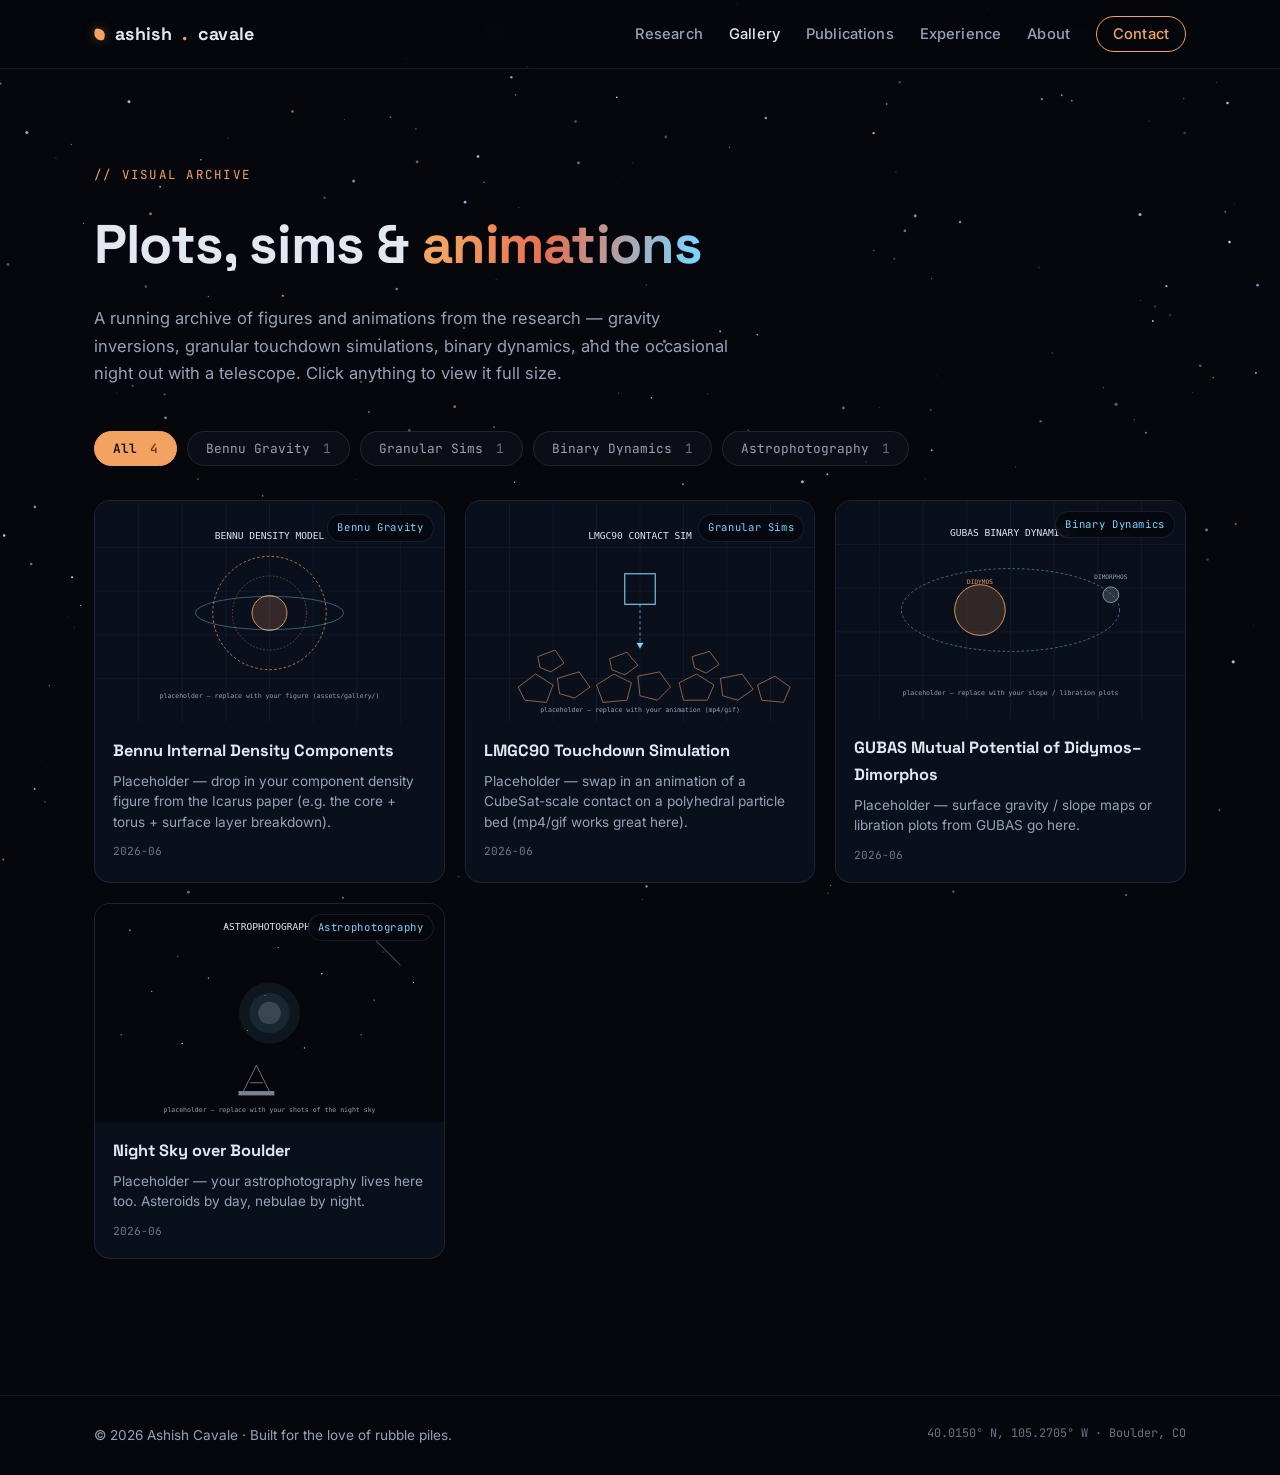
==== gallery.html @ 81cc570c "Initial commit: asteroid research website Dark space-themed personal site: procedural rotating rubbl" ====
<!DOCTYPE html>
<html lang="en">
<head>
  <meta charset="UTF-8">
  <meta name="viewport" content="width=device-width, initial-scale=1.0">
  <title>Gallery · Ashish Cavale</title>
  <meta name="description" content="Plots, simulations, and animations from Ashish Cavale's asteroid research — Bennu gravity inversion, LMGC90 granular simulations, binary asteroid dynamics, and astrophotography.">
  <link rel="icon" type="image/svg+xml" href="assets/favicon.svg">
  <link rel="preconnect" href="https://fonts.googleapis.com">
  <link rel="preconnect" href="https://fonts.gstatic.com" crossorigin>
  <link href="https://fonts.googleapis.com/css2?family=Space+Grotesk:wght@400;500;600;700&family=Inter:wght@400;500;600&family=JetBrains+Mono:wght@400;500&display=swap" rel="stylesheet">
  <link rel="stylesheet" href="css/style.css">
</head>
<body>
  <canvas id="starfield" aria-hidden="true"></canvas>

  <header class="site-header">
    <nav class="nav container">
      <a class="brand" href="index.html"><span class="brand-mark"></span>ashish<span class="brand-dot">.</span>cavale</a>
      <button class="nav-toggle" id="nav-toggle" aria-label="Toggle navigation" aria-expanded="false">
        <span></span><span></span><span></span>
      </button>
      <ul class="nav-links" id="nav-links">
        <li><a href="index.html#research">Research</a></li>
        <li><a href="gallery.html" aria-current="page">Gallery</a></li>
        <li><a href="index.html#publications">Publications</a></li>
        <li><a href="index.html#experience">Experience</a></li>
        <li><a href="index.html#about">About</a></li>
        <li><a class="nav-cta" href="index.html#contact">Contact</a></li>
      </ul>
    </nav>
  </header>

  <main>
    <section class="section container gallery-page">
      <p class="kicker">// VISUAL ARCHIVE</p>
      <h1 class="page-title">Plots, sims &amp; <span class="gradient-text">animations</span></h1>
      <p class="section-lede">
        A running archive of figures and animations from the research — gravity inversions,
        granular touchdown simulations, binary dynamics, and the occasional night out with a
        telescope. Click anything to view it full size.
      </p>

      <div class="filter-bar" id="filter-bar" role="toolbar" aria-label="Filter gallery by category">
        <!-- Filter chips populated from data/gallery-data.js -->
      </div>

      <div class="gallery-grid" id="gallery-grid">
        <!-- Cards populated from data/gallery-data.js -->
      </div>

      <p class="gallery-empty" id="gallery-empty" hidden>Nothing in this category yet — check back soon.</p>
    </section>
  </main>

  <!-- Lightbox -->
  <div class="lightbox" id="lightbox" hidden>
    <button class="lb-close" id="lb-close" aria-label="Close">✕</button>
    <button class="lb-prev" id="lb-prev" aria-label="Previous">‹</button>
    <figure class="lb-figure">
      <div class="lb-media" id="lb-media"></div>
      <figcaption>
        <h3 id="lb-title"></h3>
        <p id="lb-caption"></p>
        <p class="lb-meta" id="lb-meta"></p>
      </figcaption>
    </figure>
    <button class="lb-next" id="lb-next" aria-label="Next">›</button>
  </div>

  <footer class="site-footer">
    <div class="container footer-inner">
      <p>© <span id="year"></span> Ashish Cavale · Built for the love of rubble piles.</p>
      <p class="footer-coords">40.0150° N, 105.2705° W · Boulder, CO</p>
    </div>
  </footer>

  <script src="data/gallery-data.js"></script>
  <script src="js/starfield.js"></script>
  <script src="js/main.js"></script>
</body>
</html>
---- css/style.css ----
/* ==========================================================================
   Ashish Cavale · Asteroid Research — dark space theme
   Tweak the whole site's look from the variables below.
   ========================================================================== */

:root {
  --bg: #05070d;
  --bg-raised: #0a0f1c;
  --panel: rgba(148, 163, 184, 0.05);
  --line: rgba(148, 163, 184, 0.14);
  --text: #e2e8f0;
  --muted: #94a3b8;
  --accent: #f4a261;        /* regolith amber */
  --accent-soft: rgba(244, 162, 97, 0.14);
  --accent-2: #7dd3fc;      /* ice blue */
  --accent-2-soft: rgba(125, 211, 252, 0.12);
  --glow: rgba(244, 162, 97, 0.35);
  --font-display: "Space Grotesk", system-ui, sans-serif;
  --font-body: "Inter", system-ui, sans-serif;
  --font-mono: "JetBrains Mono", ui-monospace, monospace;
  --radius: 16px;
  --maxw: 1140px;
}

* { margin: 0; padding: 0; box-sizing: border-box; }

html { scroll-behavior: smooth; scroll-padding-top: 90px; }

body {
  background: var(--bg);
  color: var(--text);
  font-family: var(--font-body);
  font-size: 16.5px;
  line-height: 1.65;
  overflow-x: hidden;
}

::selection { background: var(--accent); color: #1a0f05; }

a { color: var(--accent-2); text-decoration: none; }
a:hover { text-decoration: underline; text-underline-offset: 3px; }

img, video { max-width: 100%; display: block; }

.container { max-width: var(--maxw); margin: 0 auto; padding: 0 24px; }

/* ---------- starfield canvas ---------- */
#starfield {
  position: fixed;
  inset: 0;
  z-index: -1;
  display: block;
}

/* ---------- header / nav ---------- */
.site-header {
  position: sticky;
  top: 0;
  z-index: 50;
  backdrop-filter: blur(14px);
  -webkit-backdrop-filter: blur(14px);
  background: rgba(5, 7, 13, 0.72);
  border-bottom: 1px solid var(--line);
}

.nav {
  display: flex;
  align-items: center;
  justify-content: space-between;
  height: 68px;
}

.brand {
  font-family: var(--font-display);
  font-weight: 700;
  font-size: 1.12rem;
  letter-spacing: 0.02em;
  color: var(--text);
  display: flex;
  align-items: center;
  gap: 10px;
}
.brand:hover { text-decoration: none; color: var(--accent); }
.brand-dot { color: var(--accent); }
.brand-mark {
  width: 11px; height: 11px;
  background: var(--accent);
  border-radius: 3px 8px 5px 9px;   /* lumpy, like a proper asteroid */
  box-shadow: 0 0 12px var(--glow);
  transform: rotate(12deg);
}

.nav-links {
  display: flex;
  align-items: center;
  gap: 26px;
  list-style: none;
}
.nav-links a {
  color: var(--muted);
  font-size: 0.92rem;
  font-weight: 500;
  letter-spacing: 0.01em;
}
.nav-links a:hover, .nav-links a[aria-current="page"] { color: var(--text); text-decoration: none; }
.nav-cta {
  padding: 8px 16px;
  border: 1px solid var(--accent);
  border-radius: 999px;
  color: var(--accent) !important;
}
.nav-cta:hover { background: var(--accent-soft); }

.nav-toggle { display: none; }

/* ---------- buttons / tags / kickers ---------- */
.btn {
  display: inline-block;
  padding: 12px 22px;
  border-radius: 999px;
  font-family: var(--font-display);
  font-weight: 600;
  font-size: 0.95rem;
  letter-spacing: 0.01em;
  transition: transform 0.18s ease, box-shadow 0.18s ease, background 0.18s ease;
}
.btn:hover { text-decoration: none; transform: translateY(-2px); }
.btn-primary {
  background: linear-gradient(135deg, var(--accent), #e76f51);
  color: #160b03;
  box-shadow: 0 4px 24px var(--glow);
}
.btn-primary:hover { box-shadow: 0 6px 32px var(--glow); }
.btn-ghost {
  border: 1px solid var(--line);
  color: var(--text);
  background: var(--panel);
}
.btn-ghost:hover { border-color: var(--accent); color: var(--accent); }

.kicker {
  font-family: var(--font-mono);
  font-size: 0.78rem;
  letter-spacing: 0.18em;
  color: var(--accent);
  text-transform: uppercase;
  margin-bottom: 14px;
}

.tag {
  font-family: var(--font-mono);
  font-size: 0.74rem;
  padding: 5px 12px;
  border-radius: 999px;
  border: 1px solid var(--line);
  color: var(--muted);
  background: var(--panel);
}

.gradient-text {
  background: linear-gradient(100deg, var(--accent) 10%, #e76f51 45%, var(--accent-2) 95%);
  -webkit-background-clip: text;
  background-clip: text;
  color: transparent;
}

/* ---------- hero ---------- */
.hero {
  display: grid;
  grid-template-columns: minmax(0, 1.05fr) minmax(0, 0.95fr);
  align-items: center;
  gap: 40px;
  min-height: calc(100vh - 68px);
  padding-top: 40px;
  padding-bottom: 40px;
}

.hero h1 {
  font-family: var(--font-display);
  font-size: clamp(2.4rem, 5.4vw, 4.1rem);
  line-height: 1.06;
  letter-spacing: -0.02em;
  margin-bottom: 22px;
}

.hero-sub {
  color: var(--muted);
  font-size: 1.06rem;
  max-width: 56ch;
  margin-bottom: 24px;
}
.hero-sub strong { color: var(--text); }

.hero-tags { display: flex; flex-wrap: wrap; gap: 9px; margin-bottom: 30px; }

.hero-actions { display: flex; flex-wrap: wrap; gap: 14px; }

.hero-visual { position: relative; display: flex; flex-direction: column; align-items: center; }
#asteroid-canvas {
  width: 100%;
  max-width: 520px;
  aspect-ratio: 1;
  display: block;
}
.visual-caption {
  font-family: var(--font-mono);
  font-size: 0.72rem;
  color: var(--muted);
  opacity: 0.75;
  margin-top: -8px;
}

/* ---------- sections ---------- */
.section { padding: 96px 24px; }

.section h2, .page-title {
  font-family: var(--font-display);
  font-size: clamp(1.8rem, 3.6vw, 2.6rem);
  letter-spacing: -0.015em;
  margin-bottom: 16px;
}

.page-title { font-size: clamp(2.2rem, 5vw, 3.4rem); }

.section-lede { color: var(--muted); max-width: 64ch; margin-bottom: 44px; }

.section-head {
  display: flex;
  align-items: center;
  justify-content: space-between;
  flex-wrap: wrap;
  gap: 16px;
  margin-bottom: 36px;
}
.section-head h2 { margin-bottom: 0; }

/* ---------- research cards ---------- */
.card-grid {
  display: grid;
  grid-template-columns: repeat(auto-fit, minmax(300px, 1fr));
  gap: 22px;
}

.card {
  position: relative;
  background: linear-gradient(180deg, rgba(148, 163, 184, 0.07), rgba(148, 163, 184, 0.02));
  border: 1px solid var(--line);
  border-radius: var(--radius);
  padding: 30px 28px;
  transition: transform 0.25s ease, border-color 0.25s ease, box-shadow 0.25s ease;
}
.card:hover {
  transform: translateY(-6px);
  border-color: rgba(244, 162, 97, 0.45);
  box-shadow: 0 18px 50px rgba(0, 0, 0, 0.5), 0 0 40px rgba(244, 162, 97, 0.07);
}

.card-icon {
  font-size: 1.6rem;
  color: var(--accent);
  margin-bottom: 14px;
  text-shadow: 0 0 18px var(--glow);
}

.card h3 {
  font-family: var(--font-display);
  font-size: 1.32rem;
  margin: 12px 0 12px;
}

.card p { color: var(--muted); font-size: 0.96rem; margin-bottom: 12px; }
.card p strong { color: var(--text); }

.card-tags { display: flex; flex-wrap: wrap; gap: 8px; margin-top: 16px; }
.card-tags span {
  font-family: var(--font-mono);
  font-size: 0.69rem;
  color: var(--accent-2);
  background: var(--accent-2-soft);
  border-radius: 999px;
  padding: 4px 10px;
}

.status {
  font-family: var(--font-mono);
  font-size: 0.7rem;
  letter-spacing: 0.08em;
  text-transform: uppercase;
  padding: 4px 11px;
  border-radius: 999px;
}
.status-review { background: var(--accent-soft); color: var(--accent); }
.status-active { background: rgba(74, 222, 128, 0.12); color: #4ade80; }
.status-future { background: var(--accent-2-soft); color: var(--accent-2); }

/* ---------- featured strip (homepage) ---------- */
.featured-grid {
  display: grid;
  grid-template-columns: repeat(auto-fit, minmax(250px, 1fr));
  gap: 18px;
}

/* ---------- gallery ---------- */
.filter-bar { display: flex; flex-wrap: wrap; gap: 10px; margin-bottom: 34px; }

.filter-chip {
  font-family: var(--font-mono);
  font-size: 0.8rem;
  padding: 8px 18px;
  border-radius: 999px;
  border: 1px solid var(--line);
  background: var(--panel);
  color: var(--muted);
  cursor: pointer;
  transition: all 0.18s ease;
}
.filter-chip:hover { border-color: var(--accent); color: var(--accent); }
.filter-chip.active {
  background: var(--accent);
  border-color: var(--accent);
  color: #160b03;
  font-weight: 600;
}
.filter-chip .count { opacity: 0.65; margin-left: 5px; }

.gallery-grid {
  display: grid;
  grid-template-columns: repeat(auto-fill, minmax(290px, 1fr));
  gap: 20px;
}

.g-card {
  background: var(--bg-raised);
  border: 1px solid var(--line);
  border-radius: var(--radius);
  overflow: hidden;
  cursor: pointer;
  transition: transform 0.22s ease, border-color 0.22s ease, box-shadow 0.22s ease;
  text-align: left;
  padding: 0;
  color: inherit;
  font: inherit;
}
.g-card:hover {
  transform: translateY(-5px);
  border-color: rgba(244, 162, 97, 0.5);
  box-shadow: 0 16px 44px rgba(0, 0, 0, 0.55);
}

.g-thumb {
  position: relative;
  aspect-ratio: 16 / 10;
  overflow: hidden;
  background: #070b15;
}
.g-thumb img, .g-thumb video {
  width: 100%; height: 100%;
  object-fit: cover;
  transition: transform 0.4s ease;
}
.g-card:hover .g-thumb img, .g-card:hover .g-thumb video { transform: scale(1.05); }

.g-badge {
  position: absolute;
  top: 10px; right: 10px;
  font-family: var(--font-mono);
  font-size: 0.66rem;
  letter-spacing: 0.06em;
  background: rgba(5, 7, 13, 0.8);
  border: 1px solid var(--line);
  color: var(--accent-2);
  padding: 4px 9px;
  border-radius: 999px;
  backdrop-filter: blur(6px);
}

.g-play {
  position: absolute;
  inset: 0;
  display: grid;
  place-items: center;
  font-size: 2.6rem;
  color: rgba(255, 255, 255, 0.92);
  text-shadow: 0 2px 18px rgba(0, 0, 0, 0.8);
  pointer-events: none;
}

.g-body { padding: 16px 18px 18px; }
.g-body h3 { font-family: var(--font-display); font-size: 1.02rem; margin-bottom: 6px; }
.g-body p { color: var(--muted); font-size: 0.85rem; line-height: 1.5; }
.g-date {
  display: block;
  font-family: var(--font-mono);
  font-size: 0.7rem;
  color: var(--muted);
  opacity: 0.7;
  margin-top: 10px;
}

.gallery-empty { color: var(--muted); text-align: center; padding: 60px 0; }

/* ---------- lightbox ---------- */
.lightbox {
  position: fixed;
  inset: 0;
  z-index: 100;
  background: rgba(3, 4, 9, 0.93);
  backdrop-filter: blur(10px);
  display: flex;
  align-items: center;
  justify-content: center;
  padding: 30px 64px;
}
.lightbox[hidden] { display: none; }

.lb-figure { max-width: min(1080px, 92vw); max-height: 90vh; overflow: auto; }
.lb-media img, .lb-media video, .lb-media iframe {
  max-width: 100%;
  max-height: 68vh;
  margin: 0 auto;
  border-radius: 10px;
  border: 1px solid var(--line);
}
.lb-media iframe { width: min(960px, 90vw); aspect-ratio: 16 / 9; border: 0; }

.lb-figure figcaption { padding: 18px 6px; text-align: center; }
.lb-figure h3 { font-family: var(--font-display); font-size: 1.2rem; margin-bottom: 6px; }
.lb-figure p { color: var(--muted); font-size: 0.92rem; max-width: 70ch; margin: 0 auto; }
.lb-meta { font-family: var(--font-mono); font-size: 0.72rem; margin-top: 8px; opacity: 0.7; }

.lb-close, .lb-prev, .lb-next {
  position: fixed;
  background: rgba(148, 163, 184, 0.1);
  border: 1px solid var(--line);
  color: var(--text);
  font-size: 1.3rem;
  width: 46px; height: 46px;
  border-radius: 50%;
  cursor: pointer;
  display: grid;
  place-items: center;
  transition: background 0.15s ease, color 0.15s ease;
  z-index: 101;
}
.lb-close:hover, .lb-prev:hover, .lb-next:hover { background: var(--accent); color: #160b03; }
.lb-close { top: 22px; right: 22px; }
.lb-prev { left: 14px; top: 50%; transform: translateY(-50%); }
.lb-next { right: 14px; top: 50%; transform: translateY(-50%); }

/* ---------- publications ---------- */
.pub-block { margin-bottom: 36px; }
.pub-type {
  font-family: var(--font-mono);
  font-size: 0.8rem;
  letter-spacing: 0.16em;
  text-transform: uppercase;
  color: var(--accent-2);
  margin-bottom: 16px;
}
.pub-list { list-style: none; counter-reset: pub; }
.pub-list li {
  position: relative;
  padding: 18px 20px 18px 58px;
  border: 1px solid var(--line);
  border-radius: 12px;
  background: var(--panel);
  margin-bottom: 12px;
  counter-increment: pub;
}
.pub-list li::before {
  content: "[" counter(pub) "]";
  position: absolute;
  left: 18px; top: 20px;
  font-family: var(--font-mono);
  font-size: 0.82rem;
  color: var(--accent);
}
.pub-title { display: block; font-weight: 600; margin-bottom: 4px; }
.pub-meta { display: block; color: var(--muted); font-size: 0.88rem; }

/* ---------- timeline ---------- */
.timeline { position: relative; padding-left: 26px; }
.timeline::before {
  content: "";
  position: absolute;
  left: 6px; top: 8px; bottom: 8px;
  width: 2px;
  background: linear-gradient(180deg, var(--accent), rgba(125, 211, 252, 0.35));
  border-radius: 2px;
}

.tl-item { position: relative; padding: 0 0 34px 24px; }
.tl-item::before {
  content: "";
  position: absolute;
  left: -25px; top: 7px;
  width: 12px; height: 12px;
  background: var(--bg);
  border: 2.5px solid var(--accent);
  border-radius: 50%;
  box-shadow: 0 0 12px var(--glow);
}

.tl-when {
  font-family: var(--font-mono);
  font-size: 0.76rem;
  letter-spacing: 0.1em;
  color: var(--accent);
  margin-bottom: 6px;
}
.tl-what h3 { font-family: var(--font-display); font-size: 1.08rem; margin-bottom: 6px; }
.tl-what p { color: var(--muted); font-size: 0.93rem; max-width: 70ch; }

/* ---------- about ---------- */
.about-grid {
  display: grid;
  grid-template-columns: 1.3fr 1fr;
  gap: 40px;
  align-items: start;
}
.about-text p { color: var(--muted); margin-bottom: 16px; }

.about-facts { list-style: none; display: grid; gap: 12px; }
.about-facts li {
  display: flex;
  align-items: center;
  gap: 12px;
  padding: 13px 18px;
  border: 1px solid var(--line);
  border-radius: 12px;
  background: var(--panel);
  font-size: 0.93rem;
}
.about-facts li span { font-size: 1.15rem; }

/* ---------- contact ---------- */
.contact-panel {
  text-align: center;
  border: 1px solid var(--line);
  border-radius: 24px;
  padding: 64px 32px;
  background:
    radial-gradient(ellipse 60% 80% at 50% 0%, rgba(244, 162, 97, 0.08), transparent),
    var(--panel);
}
.contact-panel .kicker { margin-bottom: 10px; }
.contact-panel .section-lede { margin: 0 auto 30px; }
.contact-links { display: flex; flex-wrap: wrap; gap: 14px; justify-content: center; }

/* ---------- footer ---------- */
.site-footer { border-top: 1px solid var(--line); padding: 28px 0; margin-top: 40px; }
.footer-inner {
  display: flex;
  flex-wrap: wrap;
  gap: 10px;
  justify-content: space-between;
  color: var(--muted);
  font-size: 0.85rem;
}
.footer-coords { font-family: var(--font-mono); font-size: 0.74rem; opacity: 0.7; }

/* ---------- scroll reveal ---------- */
.reveal { opacity: 0; transform: translateY(22px); transition: opacity 0.7s ease, transform 0.7s ease; }
.reveal.visible { opacity: 1; transform: none; }

/* ---------- scrollbar ---------- */
::-webkit-scrollbar { width: 11px; }
::-webkit-scrollbar-track { background: var(--bg); }
::-webkit-scrollbar-thumb { background: #1f2a3f; border-radius: 6px; border: 2px solid var(--bg); }
::-webkit-scrollbar-thumb:hover { background: var(--accent); }

/* ---------- responsive ---------- */
@media (max-width: 900px) {
  .hero { grid-template-columns: 1fr; min-height: auto; padding-top: 56px; }
  .hero-visual { order: -1; }
  #asteroid-canvas { max-width: 340px; }
  .about-grid { grid-template-columns: 1fr; }
  .section { padding: 70px 24px; }
  .lightbox { padding: 20px 8px; }
  .lb-prev, .lb-next { bottom: 14px; top: auto; transform: none; }
  .lb-prev { left: calc(50% - 56px); }
  .lb-next { right: calc(50% - 56px); }

  .nav-toggle {
    display: flex;
    flex-direction: column;
    gap: 5px;
    background: none;
    border: 0;
    cursor: pointer;
    padding: 8px;
  }
  .nav-toggle span {
    width: 22px; height: 2px;
    background: var(--text);
    border-radius: 2px;
    transition: transform 0.2s ease, opacity 0.2s ease;
  }
  .nav-toggle[aria-expanded="true"] span:nth-child(1) { transform: translateY(7px) rotate(45deg); }
  .nav-toggle[aria-expanded="true"] span:nth-child(2) { opacity: 0; }
  .nav-toggle[aria-expanded="true"] span:nth-child(3) { transform: translateY(-7px) rotate(-45deg); }

  .nav-links {
    position: absolute;
    top: 68px; left: 0; right: 0;
    flex-direction: column;
    align-items: flex-start;
    gap: 0;
    background: rgba(5, 7, 13, 0.97);
    border-bottom: 1px solid var(--line);
    padding: 10px 24px 20px;
    display: none;
  }
  .nav-links.open { display: flex; }
  .nav-links li { width: 100%; }
  .nav-links a { display: block; padding: 12px 0; font-size: 1.05rem; }
  .nav-cta { margin-top: 10px; text-align: center; }
}

/* ---------- reduced motion ---------- */
@media (prefers-reduced-motion: reduce) {
  html { scroll-behavior: auto; }
  .reveal { opacity: 1; transform: none; transition: none; }
  .btn, .card, .g-card { transition: none; }
}
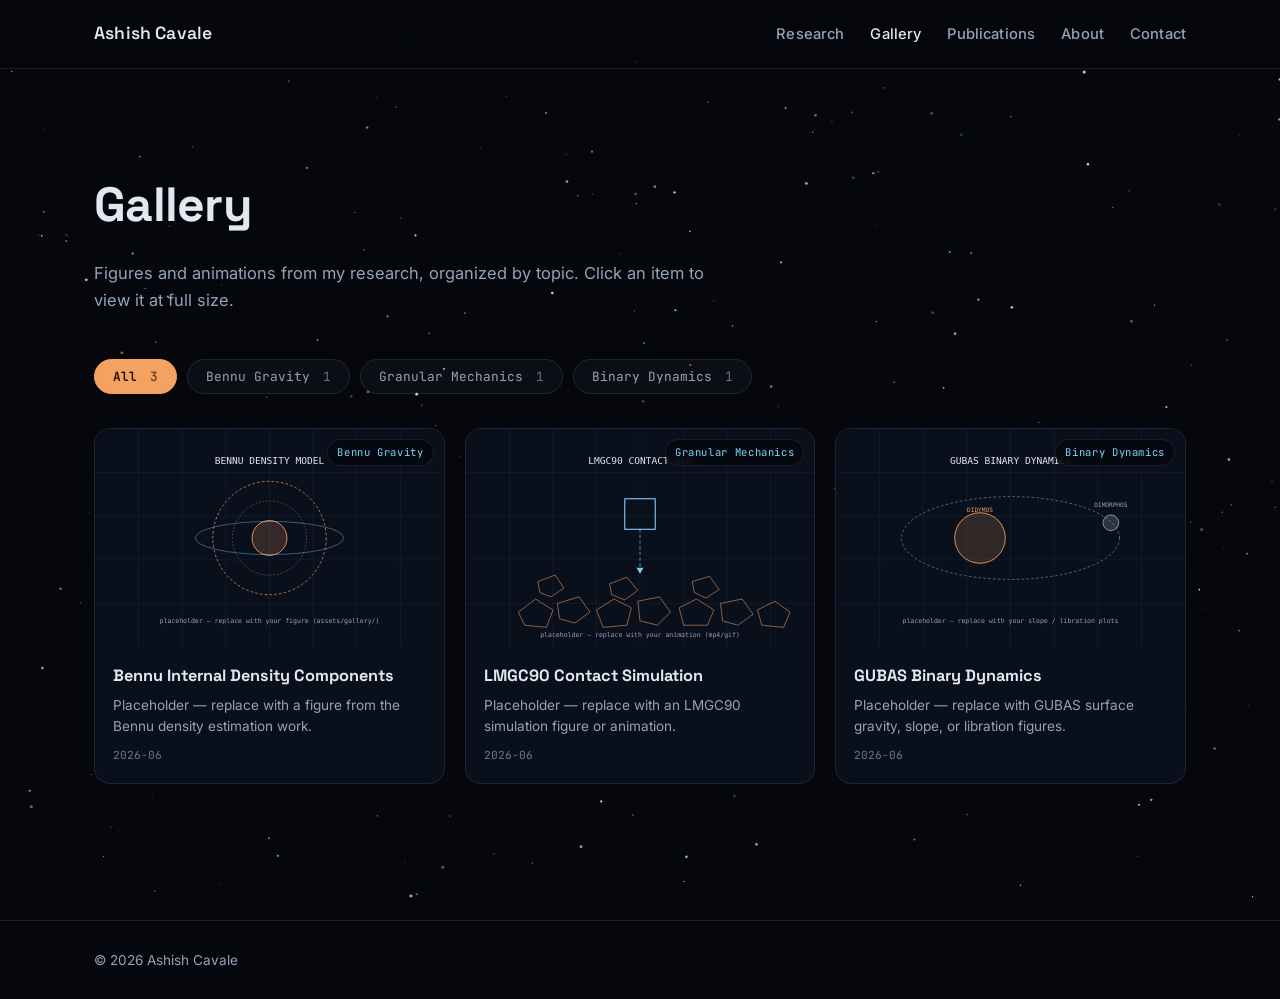
==== commit e10b0dba: "Adopt plain professional tone Remove stylized kickers, keyword tags, hobby/personal section, interns" ====
--- a/gallery.html
+++ b/gallery.html
@@ -4,7 +4,7 @@
   <meta charset="UTF-8">
   <meta name="viewport" content="width=device-width, initial-scale=1.0">
   <title>Gallery · Ashish Cavale</title>
-  <meta name="description" content="Plots, simulations, and animations from Ashish Cavale's asteroid research — Bennu gravity inversion, LMGC90 granular simulations, binary asteroid dynamics, and astrophotography.">
+  <meta name="description" content="Figures and animations from Ashish Cavale's research — Bennu gravity field estimation, LMGC90 granular simulations, and binary asteroid dynamics.">
   <link rel="icon" type="image/svg+xml" href="assets/favicon.svg">
   <link rel="preconnect" href="https://fonts.googleapis.com">
   <link rel="preconnect" href="https://fonts.gstatic.com" crossorigin>
@@ -16,7 +16,7 @@
 
   <header class="site-header">
     <nav class="nav container">
-      <a class="brand" href="index.html"><span class="brand-mark"></span>ashish<span class="brand-dot">.</span>cavale</a>
+      <a class="brand" href="index.html">Ashish Cavale</a>
       <button class="nav-toggle" id="nav-toggle" aria-label="Toggle navigation" aria-expanded="false">
         <span></span><span></span><span></span>
       </button>
@@ -24,21 +24,18 @@
         <li><a href="index.html#research">Research</a></li>
         <li><a href="gallery.html" aria-current="page">Gallery</a></li>
         <li><a href="index.html#publications">Publications</a></li>
-        <li><a href="index.html#experience">Experience</a></li>
         <li><a href="index.html#about">About</a></li>
-        <li><a class="nav-cta" href="index.html#contact">Contact</a></li>
+        <li><a href="index.html#contact">Contact</a></li>
       </ul>
     </nav>
   </header>
 
   <main>
     <section class="section container gallery-page">
-      <p class="kicker">// VISUAL ARCHIVE</p>
-      <h1 class="page-title">Plots, sims &amp; <span class="gradient-text">animations</span></h1>
+      <h1 class="page-title">Gallery</h1>
       <p class="section-lede">
-        A running archive of figures and animations from the research — gravity inversions,
-        granular touchdown simulations, binary dynamics, and the occasional night out with a
-        telescope. Click anything to view it full size.
+        Figures and animations from my research, organized by topic. Click an item to view
+        it at full size.
       </p>
 
       <div class="filter-bar" id="filter-bar" role="toolbar" aria-label="Filter gallery by category">
@@ -49,7 +46,7 @@
         <!-- Cards populated from data/gallery-data.js -->
       </div>
 
-      <p class="gallery-empty" id="gallery-empty" hidden>Nothing in this category yet — check back soon.</p>
+      <p class="gallery-empty" id="gallery-empty" hidden>Nothing in this category yet.</p>
     </section>
   </main>
 
@@ -70,8 +67,7 @@
 
   <footer class="site-footer">
     <div class="container footer-inner">
-      <p>© <span id="year"></span> Ashish Cavale · Built for the love of rubble piles.</p>
-      <p class="footer-coords">40.0150° N, 105.2705° W · Boulder, CO</p>
+      <p>© <span id="year"></span> Ashish Cavale</p>
     </div>
   </footer>
 
--- a/css/style.css
+++ b/css/style.css
@@ -1,6 +1,6 @@
 /* ==========================================================================
-   Ashish Cavale · Asteroid Research — dark space theme
-   Tweak the whole site's look from the variables below.
+   Ashish Cavale — dark theme
+   Site-wide look is controlled by the variables below.
    ========================================================================== */
 
 :root {
@@ -10,9 +10,9 @@
   --line: rgba(148, 163, 184, 0.14);
   --text: #e2e8f0;
   --muted: #94a3b8;
-  --accent: #f4a261;        /* regolith amber */
+  --accent: #f4a261;
   --accent-soft: rgba(244, 162, 97, 0.14);
-  --accent-2: #7dd3fc;      /* ice blue */
+  --accent-2: #7dd3fc;
   --accent-2-soft: rgba(125, 211, 252, 0.12);
   --glow: rgba(244, 162, 97, 0.35);
   --font-display: "Space Grotesk", system-ui, sans-serif;
@@ -72,23 +72,12 @@
 
 .brand {
   font-family: var(--font-display);
-  font-weight: 700;
-  font-size: 1.12rem;
-  letter-spacing: 0.02em;
+  font-weight: 600;
+  font-size: 1.1rem;
+  letter-spacing: 0.01em;
   color: var(--text);
-  display: flex;
-  align-items: center;
-  gap: 10px;
 }
 .brand:hover { text-decoration: none; color: var(--accent); }
-.brand-dot { color: var(--accent); }
-.brand-mark {
-  width: 11px; height: 11px;
-  background: var(--accent);
-  border-radius: 3px 8px 5px 9px;   /* lumpy, like a proper asteroid */
-  box-shadow: 0 0 12px var(--glow);
-  transform: rotate(12deg);
-}
 
 .nav-links {
   display: flex;
@@ -103,17 +92,10 @@
   letter-spacing: 0.01em;
 }
 .nav-links a:hover, .nav-links a[aria-current="page"] { color: var(--text); text-decoration: none; }
-.nav-cta {
-  padding: 8px 16px;
-  border: 1px solid var(--accent);
-  border-radius: 999px;
-  color: var(--accent) !important;
-}
-.nav-cta:hover { background: var(--accent-soft); }
 
 .nav-toggle { display: none; }
 
-/* ---------- buttons / tags / kickers ---------- */
+/* ---------- buttons ---------- */
 .btn {
   display: inline-block;
   padding: 12px 22px;
@@ -138,32 +120,6 @@
 }
 .btn-ghost:hover { border-color: var(--accent); color: var(--accent); }
 
-.kicker {
-  font-family: var(--font-mono);
-  font-size: 0.78rem;
-  letter-spacing: 0.18em;
-  color: var(--accent);
-  text-transform: uppercase;
-  margin-bottom: 14px;
-}
-
-.tag {
-  font-family: var(--font-mono);
-  font-size: 0.74rem;
-  padding: 5px 12px;
-  border-radius: 999px;
-  border: 1px solid var(--line);
-  color: var(--muted);
-  background: var(--panel);
-}
-
-.gradient-text {
-  background: linear-gradient(100deg, var(--accent) 10%, #e76f51 45%, var(--accent-2) 95%);
-  -webkit-background-clip: text;
-  background-clip: text;
-  color: transparent;
-}
-
 /* ---------- hero ---------- */
 .hero {
   display: grid;
@@ -177,50 +133,48 @@
 
 .hero h1 {
   font-family: var(--font-display);
-  font-size: clamp(2.4rem, 5.4vw, 4.1rem);
+  font-size: clamp(2.4rem, 5.4vw, 4rem);
   line-height: 1.06;
   letter-spacing: -0.02em;
-  margin-bottom: 22px;
+  margin-bottom: 16px;
+}
+
+.hero-role {
+  font-family: var(--font-display);
+  font-size: 1.12rem;
+  color: var(--accent);
+  margin-bottom: 20px;
+  line-height: 1.5;
 }
 
 .hero-sub {
   color: var(--muted);
-  font-size: 1.06rem;
+  font-size: 1.04rem;
   max-width: 56ch;
-  margin-bottom: 24px;
-}
-.hero-sub strong { color: var(--text); }
-
-.hero-tags { display: flex; flex-wrap: wrap; gap: 9px; margin-bottom: 30px; }
+  margin-bottom: 30px;
+}
 
 .hero-actions { display: flex; flex-wrap: wrap; gap: 14px; }
 
-.hero-visual { position: relative; display: flex; flex-direction: column; align-items: center; }
+.hero-visual { display: flex; justify-content: center; }
 #asteroid-canvas {
   width: 100%;
   max-width: 520px;
   aspect-ratio: 1;
   display: block;
 }
-.visual-caption {
-  font-family: var(--font-mono);
-  font-size: 0.72rem;
-  color: var(--muted);
-  opacity: 0.75;
-  margin-top: -8px;
-}
 
 /* ---------- sections ---------- */
 .section { padding: 96px 24px; }
 
 .section h2, .page-title {
   font-family: var(--font-display);
-  font-size: clamp(1.8rem, 3.6vw, 2.6rem);
+  font-size: clamp(1.8rem, 3.6vw, 2.4rem);
   letter-spacing: -0.015em;
-  margin-bottom: 16px;
-}
-
-.page-title { font-size: clamp(2.2rem, 5vw, 3.4rem); }
+  margin-bottom: 28px;
+}
+
+.page-title { font-size: clamp(2.2rem, 5vw, 3rem); margin-bottom: 16px; }
 
 .section-lede { color: var(--muted); max-width: 64ch; margin-bottom: 44px; }
 
@@ -242,7 +196,6 @@
 }
 
 .card {
-  position: relative;
   background: linear-gradient(180deg, rgba(148, 163, 184, 0.07), rgba(148, 163, 184, 0.02));
   border: 1px solid var(--line);
   border-radius: var(--radius);
@@ -252,34 +205,17 @@
 .card:hover {
   transform: translateY(-6px);
   border-color: rgba(244, 162, 97, 0.45);
-  box-shadow: 0 18px 50px rgba(0, 0, 0, 0.5), 0 0 40px rgba(244, 162, 97, 0.07);
-}
-
-.card-icon {
-  font-size: 1.6rem;
-  color: var(--accent);
-  margin-bottom: 14px;
-  text-shadow: 0 0 18px var(--glow);
+  box-shadow: 0 18px 50px rgba(0, 0, 0, 0.5);
 }
 
 .card h3 {
   font-family: var(--font-display);
-  font-size: 1.32rem;
-  margin: 12px 0 12px;
+  font-size: 1.28rem;
+  margin: 14px 0 12px;
 }
 
 .card p { color: var(--muted); font-size: 0.96rem; margin-bottom: 12px; }
-.card p strong { color: var(--text); }
-
-.card-tags { display: flex; flex-wrap: wrap; gap: 8px; margin-top: 16px; }
-.card-tags span {
-  font-family: var(--font-mono);
-  font-size: 0.69rem;
-  color: var(--accent-2);
-  background: var(--accent-2-soft);
-  border-radius: 999px;
-  padding: 4px 10px;
-}
+.card p:last-child { margin-bottom: 0; }
 
 .status {
   font-family: var(--font-mono);
@@ -293,7 +229,7 @@
 .status-active { background: rgba(74, 222, 128, 0.12); color: #4ade80; }
 .status-future { background: var(--accent-2-soft); color: var(--accent-2); }
 
-/* ---------- featured strip (homepage) ---------- */
+/* ---------- featured figures (homepage) ---------- */
 .featured-grid {
   display: grid;
   grid-template-columns: repeat(auto-fit, minmax(250px, 1fr));
@@ -447,7 +383,7 @@
 .lb-prev { left: 14px; top: 50%; transform: translateY(-50%); }
 .lb-next { right: 14px; top: 50%; transform: translateY(-50%); }
 
-/* ---------- publications ---------- */
+/* ---------- publications / education ---------- */
 .pub-block { margin-bottom: 36px; }
 .pub-type {
   font-family: var(--font-mono);
@@ -478,60 +414,17 @@
 .pub-title { display: block; font-weight: 600; margin-bottom: 4px; }
 .pub-meta { display: block; color: var(--muted); font-size: 0.88rem; }
 
-/* ---------- timeline ---------- */
-.timeline { position: relative; padding-left: 26px; }
-.timeline::before {
-  content: "";
-  position: absolute;
-  left: 6px; top: 8px; bottom: 8px;
-  width: 2px;
-  background: linear-gradient(180deg, var(--accent), rgba(125, 211, 252, 0.35));
-  border-radius: 2px;
-}
-
-.tl-item { position: relative; padding: 0 0 34px 24px; }
-.tl-item::before {
-  content: "";
-  position: absolute;
-  left: -25px; top: 7px;
-  width: 12px; height: 12px;
-  background: var(--bg);
-  border: 2.5px solid var(--accent);
-  border-radius: 50%;
-  box-shadow: 0 0 12px var(--glow);
-}
-
-.tl-when {
-  font-family: var(--font-mono);
-  font-size: 0.76rem;
-  letter-spacing: 0.1em;
-  color: var(--accent);
-  margin-bottom: 6px;
-}
-.tl-what h3 { font-family: var(--font-display); font-size: 1.08rem; margin-bottom: 6px; }
-.tl-what p { color: var(--muted); font-size: 0.93rem; max-width: 70ch; }
-
-/* ---------- about ---------- */
-.about-grid {
-  display: grid;
-  grid-template-columns: 1.3fr 1fr;
-  gap: 40px;
-  align-items: start;
-}
-.about-text p { color: var(--muted); margin-bottom: 16px; }
-
-.about-facts { list-style: none; display: grid; gap: 12px; }
-.about-facts li {
-  display: flex;
-  align-items: center;
-  gap: 12px;
-  padding: 13px 18px;
+.edu-list { list-style: none; }
+.edu-list li {
+  padding: 18px 20px;
   border: 1px solid var(--line);
   border-radius: 12px;
   background: var(--panel);
-  font-size: 0.93rem;
-}
-.about-facts li span { font-size: 1.15rem; }
+  margin-bottom: 12px;
+}
+
+/* ---------- about ---------- */
+.about-bio { color: var(--muted); max-width: 76ch; margin-bottom: 36px; }
 
 /* ---------- contact ---------- */
 .contact-panel {
@@ -543,21 +436,12 @@
     radial-gradient(ellipse 60% 80% at 50% 0%, rgba(244, 162, 97, 0.08), transparent),
     var(--panel);
 }
-.contact-panel .kicker { margin-bottom: 10px; }
 .contact-panel .section-lede { margin: 0 auto 30px; }
 .contact-links { display: flex; flex-wrap: wrap; gap: 14px; justify-content: center; }
 
 /* ---------- footer ---------- */
 .site-footer { border-top: 1px solid var(--line); padding: 28px 0; margin-top: 40px; }
-.footer-inner {
-  display: flex;
-  flex-wrap: wrap;
-  gap: 10px;
-  justify-content: space-between;
-  color: var(--muted);
-  font-size: 0.85rem;
-}
-.footer-coords { font-family: var(--font-mono); font-size: 0.74rem; opacity: 0.7; }
+.footer-inner { color: var(--muted); font-size: 0.85rem; }
 
 /* ---------- scroll reveal ---------- */
 .reveal { opacity: 0; transform: translateY(22px); transition: opacity 0.7s ease, transform 0.7s ease; }
@@ -574,7 +458,6 @@
   .hero { grid-template-columns: 1fr; min-height: auto; padding-top: 56px; }
   .hero-visual { order: -1; }
   #asteroid-canvas { max-width: 340px; }
-  .about-grid { grid-template-columns: 1fr; }
   .section { padding: 70px 24px; }
   .lightbox { padding: 20px 8px; }
   .lb-prev, .lb-next { bottom: 14px; top: auto; transform: none; }
@@ -614,7 +497,6 @@
   .nav-links.open { display: flex; }
   .nav-links li { width: 100%; }
   .nav-links a { display: block; padding: 12px 0; font-size: 1.05rem; }
-  .nav-cta { margin-top: 10px; text-align: center; }
 }
 
 /* ---------- reduced motion ---------- */
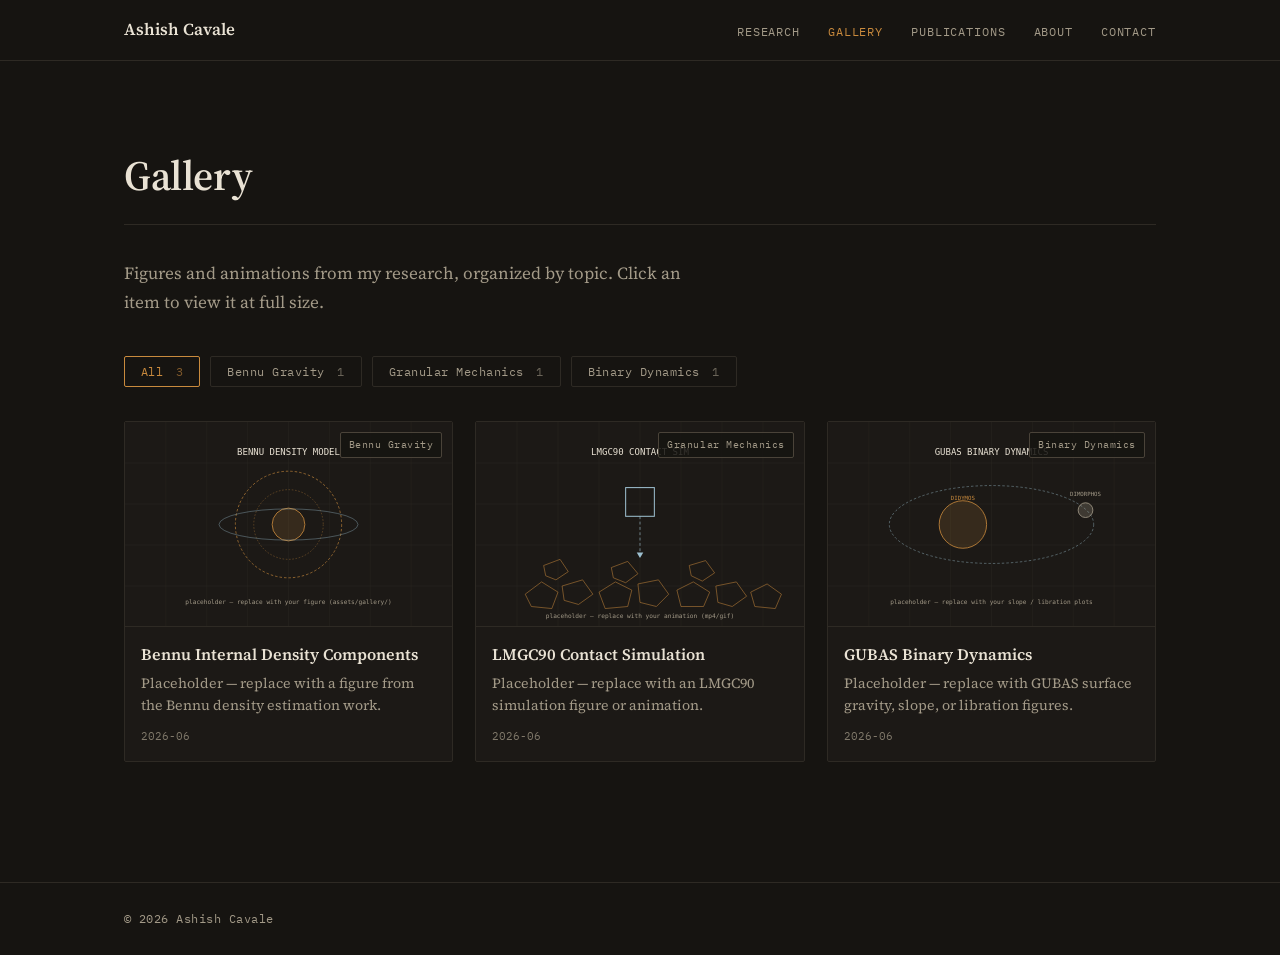
==== commit 9053d970: "Redesign: serif observatory-atlas theme, Bennu interior model Replace template-style dark theme with" ====
--- a/gallery.html
+++ b/gallery.html
@@ -8,12 +8,10 @@
   <link rel="icon" type="image/svg+xml" href="assets/favicon.svg">
   <link rel="preconnect" href="https://fonts.googleapis.com">
   <link rel="preconnect" href="https://fonts.gstatic.com" crossorigin>
-  <link href="https://fonts.googleapis.com/css2?family=Space+Grotesk:wght@400;500;600;700&family=Inter:wght@400;500;600&family=JetBrains+Mono:wght@400;500&display=swap" rel="stylesheet">
+  <link href="https://fonts.googleapis.com/css2?family=Source+Serif+4:ital,wght@0,400;0,600;0,700;1,400&family=IBM+Plex+Mono:wght@400;500&display=swap" rel="stylesheet">
   <link rel="stylesheet" href="css/style.css">
 </head>
 <body>
-  <canvas id="starfield" aria-hidden="true"></canvas>
-
   <header class="site-header">
     <nav class="nav container">
       <a class="brand" href="index.html">Ashish Cavale</a>
@@ -72,7 +70,6 @@
   </footer>
 
   <script src="data/gallery-data.js"></script>
-  <script src="js/starfield.js"></script>
   <script src="js/main.js"></script>
 </body>
 </html>
--- a/css/style.css
+++ b/css/style.css
@@ -1,65 +1,50 @@
 /* ==========================================================================
-   Ashish Cavale — dark theme
+   Ashish Cavale — observatory-atlas theme
+   Warm near-black, paper-cream serif text, mono labels, hairline rules.
    Site-wide look is controlled by the variables below.
    ========================================================================== */
 
 :root {
-  --bg: #05070d;
-  --bg-raised: #0a0f1c;
-  --panel: rgba(148, 163, 184, 0.05);
-  --line: rgba(148, 163, 184, 0.14);
-  --text: #e2e8f0;
-  --muted: #94a3b8;
-  --accent: #f4a261;
-  --accent-soft: rgba(244, 162, 97, 0.14);
-  --accent-2: #7dd3fc;
-  --accent-2-soft: rgba(125, 211, 252, 0.12);
-  --glow: rgba(244, 162, 97, 0.35);
-  --font-display: "Space Grotesk", system-ui, sans-serif;
-  --font-body: "Inter", system-ui, sans-serif;
-  --font-mono: "JetBrains Mono", ui-monospace, monospace;
-  --radius: 16px;
-  --maxw: 1140px;
+  --bg: #161411;            /* warm near-black */
+  --bg-raised: #1c1916;
+  --line: #2e2a24;          /* hairline rules */
+  --line-strong: #4a4339;
+  --text: #e9e2d4;          /* paper cream */
+  --muted: #a39a88;
+  --accent: #c98a3d;        /* regolith ochre */
+  --link: #9dbfcf;          /* pale steel */
+  --serif: "Source Serif 4", Georgia, "Times New Roman", serif;
+  --mono: "IBM Plex Mono", ui-monospace, monospace;
+  --maxw: 1080px;
 }
 
 * { margin: 0; padding: 0; box-sizing: border-box; }
 
-html { scroll-behavior: smooth; scroll-padding-top: 90px; }
+html { scroll-behavior: smooth; scroll-padding-top: 80px; }
 
 body {
   background: var(--bg);
   color: var(--text);
-  font-family: var(--font-body);
-  font-size: 16.5px;
-  line-height: 1.65;
-  overflow-x: hidden;
-}
-
-::selection { background: var(--accent); color: #1a0f05; }
-
-a { color: var(--accent-2); text-decoration: none; }
-a:hover { text-decoration: underline; text-underline-offset: 3px; }
+  font-family: var(--serif);
+  font-size: 17px;
+  line-height: 1.7;
+}
+
+::selection { background: var(--accent); color: #161411; }
+
+a { color: var(--link); text-decoration: underline; text-underline-offset: 3px; text-decoration-thickness: 1px; }
+a:hover { color: var(--text); }
 
 img, video { max-width: 100%; display: block; }
 
 .container { max-width: var(--maxw); margin: 0 auto; padding: 0 24px; }
-
-/* ---------- starfield canvas ---------- */
-#starfield {
-  position: fixed;
-  inset: 0;
-  z-index: -1;
-  display: block;
-}
 
 /* ---------- header / nav ---------- */
 .site-header {
   position: sticky;
   top: 0;
   z-index: 50;
-  backdrop-filter: blur(14px);
-  -webkit-backdrop-filter: blur(14px);
-  background: rgba(5, 7, 13, 0.72);
+  background: var(--bg);
   border-bottom: 1px solid var(--line);
 }
 
@@ -67,247 +52,205 @@
   display: flex;
   align-items: center;
   justify-content: space-between;
-  height: 68px;
+  height: 60px;
 }
 
 .brand {
-  font-family: var(--font-display);
+  font-family: var(--serif);
   font-weight: 600;
-  font-size: 1.1rem;
-  letter-spacing: 0.01em;
+  font-size: 1.05rem;
   color: var(--text);
-}
-.brand:hover { text-decoration: none; color: var(--accent); }
+  text-decoration: none;
+}
+.brand:hover { color: var(--accent); }
 
 .nav-links {
   display: flex;
   align-items: center;
-  gap: 26px;
+  gap: 28px;
   list-style: none;
 }
 .nav-links a {
-  color: var(--muted);
-  font-size: 0.92rem;
-  font-weight: 500;
-  letter-spacing: 0.01em;
-}
-.nav-links a:hover, .nav-links a[aria-current="page"] { color: var(--text); text-decoration: none; }
+  font-family: var(--mono);
+  font-size: 0.78rem;
+  letter-spacing: 0.07em;
+  text-transform: uppercase;
+  color: var(--muted);
+  text-decoration: none;
+}
+.nav-links a:hover { color: var(--text); }
+.nav-links a[aria-current="page"] { color: var(--accent); }
 
 .nav-toggle { display: none; }
 
-/* ---------- buttons ---------- */
+/* ---------- buttons (plain bordered rectangles) ---------- */
 .btn {
   display: inline-block;
-  padding: 12px 22px;
-  border-radius: 999px;
-  font-family: var(--font-display);
-  font-weight: 600;
-  font-size: 0.95rem;
-  letter-spacing: 0.01em;
-  transition: transform 0.18s ease, box-shadow 0.18s ease, background 0.18s ease;
-}
-.btn:hover { text-decoration: none; transform: translateY(-2px); }
-.btn-primary {
-  background: linear-gradient(135deg, var(--accent), #e76f51);
-  color: #160b03;
-  box-shadow: 0 4px 24px var(--glow);
-}
-.btn-primary:hover { box-shadow: 0 6px 32px var(--glow); }
-.btn-ghost {
-  border: 1px solid var(--line);
+  padding: 10px 20px;
+  border: 1px solid var(--line-strong);
+  border-radius: 2px;
+  font-family: var(--mono);
+  font-size: 0.8rem;
+  letter-spacing: 0.06em;
+  text-transform: uppercase;
   color: var(--text);
-  background: var(--panel);
-}
-.btn-ghost:hover { border-color: var(--accent); color: var(--accent); }
+  text-decoration: none;
+  background: none;
+}
+.btn:hover { border-color: var(--accent); color: var(--accent); }
+.btn-primary { border-color: var(--accent); color: var(--accent); }
+.btn-primary:hover { background: rgba(201, 138, 61, 0.08); }
 
 /* ---------- hero ---------- */
 .hero {
   display: grid;
-  grid-template-columns: minmax(0, 1.05fr) minmax(0, 0.95fr);
+  grid-template-columns: minmax(0, 1fr) minmax(0, 1fr);
   align-items: center;
   gap: 40px;
-  min-height: calc(100vh - 68px);
+  min-height: calc(100vh - 60px);
   padding-top: 40px;
   padding-bottom: 40px;
 }
 
 .hero h1 {
-  font-family: var(--font-display);
-  font-size: clamp(2.4rem, 5.4vw, 4rem);
-  line-height: 1.06;
-  letter-spacing: -0.02em;
-  margin-bottom: 16px;
+  font-size: clamp(2.3rem, 4.8vw, 3.4rem);
+  font-weight: 600;
+  line-height: 1.1;
+  letter-spacing: -0.01em;
+  margin-bottom: 14px;
 }
 
 .hero-role {
-  font-family: var(--font-display);
-  font-size: 1.12rem;
-  color: var(--accent);
-  margin-bottom: 20px;
-  line-height: 1.5;
+  font-style: italic;
+  font-size: 1.08rem;
+  color: var(--muted);
+  margin-bottom: 22px;
+  line-height: 1.55;
 }
 
 .hero-sub {
   color: var(--muted);
-  font-size: 1.04rem;
-  max-width: 56ch;
+  max-width: 54ch;
   margin-bottom: 30px;
 }
+.hero-sub a { color: var(--link); }
 
 .hero-actions { display: flex; flex-wrap: wrap; gap: 14px; }
 
 .hero-visual { display: flex; justify-content: center; }
 #asteroid-canvas {
   width: 100%;
-  max-width: 520px;
+  max-width: 560px;
   aspect-ratio: 1;
   display: block;
 }
 
 /* ---------- sections ---------- */
-.section { padding: 96px 24px; }
+.section { padding: 80px 24px; }
 
 .section h2, .page-title {
-  font-family: var(--font-display);
-  font-size: clamp(1.8rem, 3.6vw, 2.4rem);
-  letter-spacing: -0.015em;
-  margin-bottom: 28px;
-}
-
-.page-title { font-size: clamp(2.2rem, 5vw, 3rem); margin-bottom: 16px; }
-
-.section-lede { color: var(--muted); max-width: 64ch; margin-bottom: 44px; }
+  font-size: 1.7rem;
+  font-weight: 600;
+  letter-spacing: -0.01em;
+  padding-bottom: 12px;
+  border-bottom: 1px solid var(--line);
+  margin-bottom: 34px;
+}
+
+.page-title { font-size: clamp(2rem, 4.4vw, 2.6rem); }
+
+.section-lede { color: var(--muted); max-width: 64ch; margin-bottom: 40px; }
 
 .section-head {
   display: flex;
-  align-items: center;
+  align-items: baseline;
   justify-content: space-between;
   flex-wrap: wrap;
   gap: 16px;
-  margin-bottom: 36px;
-}
-.section-head h2 { margin-bottom: 0; }
-
-/* ---------- research cards ---------- */
-.card-grid {
-  display: grid;
-  grid-template-columns: repeat(auto-fit, minmax(300px, 1fr));
-  gap: 22px;
-}
-
-.card {
-  background: linear-gradient(180deg, rgba(148, 163, 184, 0.07), rgba(148, 163, 184, 0.02));
-  border: 1px solid var(--line);
-  border-radius: var(--radius);
-  padding: 30px 28px;
-  transition: transform 0.25s ease, border-color 0.25s ease, box-shadow 0.25s ease;
-}
-.card:hover {
-  transform: translateY(-6px);
-  border-color: rgba(244, 162, 97, 0.45);
-  box-shadow: 0 18px 50px rgba(0, 0, 0, 0.5);
-}
-
-.card h3 {
-  font-family: var(--font-display);
-  font-size: 1.28rem;
-  margin: 14px 0 12px;
-}
-
-.card p { color: var(--muted); font-size: 0.96rem; margin-bottom: 12px; }
-.card p:last-child { margin-bottom: 0; }
+  border-bottom: 1px solid var(--line);
+  margin-bottom: 34px;
+}
+.section-head h2 { border-bottom: 0; margin-bottom: 0; }
+.section-head a {
+  font-family: var(--mono);
+  font-size: 0.78rem;
+  letter-spacing: 0.06em;
+  text-transform: uppercase;
+}
+
+/* ---------- research entries ---------- */
+.research-item { padding: 28px 0; max-width: 78ch; }
+.research-item + .research-item { border-top: 1px solid var(--line); }
+
+.research-item h3 {
+  font-size: 1.22rem;
+  font-weight: 600;
+  margin-bottom: 12px;
+}
 
 .status {
-  font-family: var(--font-mono);
-  font-size: 0.7rem;
-  letter-spacing: 0.08em;
-  text-transform: uppercase;
-  padding: 4px 11px;
-  border-radius: 999px;
-}
-.status-review { background: var(--accent-soft); color: var(--accent); }
-.status-active { background: rgba(74, 222, 128, 0.12); color: #4ade80; }
-.status-future { background: var(--accent-2-soft); color: var(--accent-2); }
-
-/* ---------- featured figures (homepage) ---------- */
+  font-family: var(--mono);
+  font-size: 0.72rem;
+  font-weight: 400;
+  letter-spacing: 0.04em;
+  color: var(--accent);
+  white-space: nowrap;
+  margin-left: 10px;
+}
+
+.research-item p { color: var(--muted); margin-bottom: 12px; }
+.research-item p:last-child { margin-bottom: 0; }
+
+/* ---------- figure cards (homepage strip + gallery) ---------- */
 .featured-grid {
   display: grid;
   grid-template-columns: repeat(auto-fit, minmax(250px, 1fr));
-  gap: 18px;
-}
-
-/* ---------- gallery ---------- */
-.filter-bar { display: flex; flex-wrap: wrap; gap: 10px; margin-bottom: 34px; }
-
-.filter-chip {
-  font-family: var(--font-mono);
-  font-size: 0.8rem;
-  padding: 8px 18px;
-  border-radius: 999px;
-  border: 1px solid var(--line);
-  background: var(--panel);
-  color: var(--muted);
-  cursor: pointer;
-  transition: all 0.18s ease;
-}
-.filter-chip:hover { border-color: var(--accent); color: var(--accent); }
-.filter-chip.active {
-  background: var(--accent);
-  border-color: var(--accent);
-  color: #160b03;
-  font-weight: 600;
-}
-.filter-chip .count { opacity: 0.65; margin-left: 5px; }
+  gap: 22px;
+}
 
 .gallery-grid {
   display: grid;
   grid-template-columns: repeat(auto-fill, minmax(290px, 1fr));
-  gap: 20px;
+  gap: 22px;
 }
 
 .g-card {
   background: var(--bg-raised);
   border: 1px solid var(--line);
-  border-radius: var(--radius);
+  border-radius: 2px;
   overflow: hidden;
   cursor: pointer;
-  transition: transform 0.22s ease, border-color 0.22s ease, box-shadow 0.22s ease;
   text-align: left;
   padding: 0;
   color: inherit;
   font: inherit;
 }
-.g-card:hover {
-  transform: translateY(-5px);
-  border-color: rgba(244, 162, 97, 0.5);
-  box-shadow: 0 16px 44px rgba(0, 0, 0, 0.55);
-}
+.g-card:hover { border-color: var(--line-strong); }
+.g-card:hover .g-body h3 { color: var(--accent); }
 
 .g-thumb {
   position: relative;
   aspect-ratio: 16 / 10;
   overflow: hidden;
-  background: #070b15;
+  background: #121009;
+  border-bottom: 1px solid var(--line);
 }
 .g-thumb img, .g-thumb video {
   width: 100%; height: 100%;
   object-fit: cover;
-  transition: transform 0.4s ease;
-}
-.g-card:hover .g-thumb img, .g-card:hover .g-thumb video { transform: scale(1.05); }
+}
 
 .g-badge {
   position: absolute;
   top: 10px; right: 10px;
-  font-family: var(--font-mono);
-  font-size: 0.66rem;
-  letter-spacing: 0.06em;
-  background: rgba(5, 7, 13, 0.8);
-  border: 1px solid var(--line);
-  color: var(--accent-2);
-  padding: 4px 9px;
-  border-radius: 999px;
-  backdrop-filter: blur(6px);
+  font-family: var(--mono);
+  font-size: 0.64rem;
+  letter-spacing: 0.05em;
+  background: rgba(22, 20, 17, 0.85);
+  border: 1px solid var(--line-strong);
+  color: var(--muted);
+  padding: 3px 8px;
+  border-radius: 2px;
 }
 
 .g-play {
@@ -315,33 +258,50 @@
   inset: 0;
   display: grid;
   place-items: center;
-  font-size: 2.6rem;
-  color: rgba(255, 255, 255, 0.92);
-  text-shadow: 0 2px 18px rgba(0, 0, 0, 0.8);
+  font-size: 2.4rem;
+  color: rgba(233, 226, 212, 0.9);
+  text-shadow: 0 2px 14px rgba(0, 0, 0, 0.8);
   pointer-events: none;
 }
 
-.g-body { padding: 16px 18px 18px; }
-.g-body h3 { font-family: var(--font-display); font-size: 1.02rem; margin-bottom: 6px; }
-.g-body p { color: var(--muted); font-size: 0.85rem; line-height: 1.5; }
+.g-body { padding: 14px 16px 16px; }
+.g-body h3 { font-size: 1rem; font-weight: 600; margin-bottom: 5px; }
+.g-body p { color: var(--muted); font-size: 0.88rem; line-height: 1.55; }
 .g-date {
   display: block;
-  font-family: var(--font-mono);
-  font-size: 0.7rem;
-  color: var(--muted);
-  opacity: 0.7;
+  font-family: var(--mono);
+  font-size: 0.68rem;
+  color: var(--muted);
+  opacity: 0.75;
   margin-top: 10px;
 }
 
 .gallery-empty { color: var(--muted); text-align: center; padding: 60px 0; }
+
+/* ---------- gallery filters ---------- */
+.filter-bar { display: flex; flex-wrap: wrap; gap: 10px; margin-bottom: 34px; }
+
+.filter-chip {
+  font-family: var(--mono);
+  font-size: 0.76rem;
+  letter-spacing: 0.04em;
+  padding: 7px 16px;
+  border: 1px solid var(--line);
+  border-radius: 2px;
+  background: none;
+  color: var(--muted);
+  cursor: pointer;
+}
+.filter-chip:hover { border-color: var(--line-strong); color: var(--text); }
+.filter-chip.active { border-color: var(--accent); color: var(--accent); }
+.filter-chip .count { opacity: 0.6; margin-left: 5px; }
 
 /* ---------- lightbox ---------- */
 .lightbox {
   position: fixed;
   inset: 0;
   z-index: 100;
-  background: rgba(3, 4, 9, 0.93);
-  backdrop-filter: blur(10px);
+  background: rgba(13, 12, 10, 0.95);
   display: flex;
   align-items: center;
   justify-content: center;
@@ -354,115 +314,97 @@
   max-width: 100%;
   max-height: 68vh;
   margin: 0 auto;
-  border-radius: 10px;
-  border: 1px solid var(--line);
+  border: 1px solid var(--line-strong);
 }
 .lb-media iframe { width: min(960px, 90vw); aspect-ratio: 16 / 9; border: 0; }
 
 .lb-figure figcaption { padding: 18px 6px; text-align: center; }
-.lb-figure h3 { font-family: var(--font-display); font-size: 1.2rem; margin-bottom: 6px; }
+.lb-figure h3 { font-size: 1.15rem; font-weight: 600; margin-bottom: 6px; }
 .lb-figure p { color: var(--muted); font-size: 0.92rem; max-width: 70ch; margin: 0 auto; }
-.lb-meta { font-family: var(--font-mono); font-size: 0.72rem; margin-top: 8px; opacity: 0.7; }
+.lb-meta { font-family: var(--mono); font-size: 0.7rem; margin-top: 8px; opacity: 0.7; }
 
 .lb-close, .lb-prev, .lb-next {
   position: fixed;
-  background: rgba(148, 163, 184, 0.1);
-  border: 1px solid var(--line);
+  background: var(--bg-raised);
+  border: 1px solid var(--line-strong);
+  border-radius: 2px;
   color: var(--text);
-  font-size: 1.3rem;
-  width: 46px; height: 46px;
-  border-radius: 50%;
+  font-size: 1.2rem;
+  width: 44px; height: 44px;
   cursor: pointer;
   display: grid;
   place-items: center;
-  transition: background 0.15s ease, color 0.15s ease;
   z-index: 101;
 }
-.lb-close:hover, .lb-prev:hover, .lb-next:hover { background: var(--accent); color: #160b03; }
+.lb-close:hover, .lb-prev:hover, .lb-next:hover { border-color: var(--accent); color: var(--accent); }
 .lb-close { top: 22px; right: 22px; }
 .lb-prev { left: 14px; top: 50%; transform: translateY(-50%); }
 .lb-next { right: 14px; top: 50%; transform: translateY(-50%); }
 
 /* ---------- publications / education ---------- */
-.pub-block { margin-bottom: 36px; }
+.pub-block { margin-bottom: 40px; }
 .pub-type {
-  font-family: var(--font-mono);
-  font-size: 0.8rem;
-  letter-spacing: 0.16em;
+  font-family: var(--mono);
+  font-size: 0.74rem;
+  font-weight: 500;
+  letter-spacing: 0.12em;
   text-transform: uppercase;
-  color: var(--accent-2);
-  margin-bottom: 16px;
-}
-.pub-list { list-style: none; counter-reset: pub; }
+  color: var(--muted);
+  margin-bottom: 18px;
+}
+
+.pub-list { list-style: none; max-width: 82ch; }
 .pub-list li {
   position: relative;
-  padding: 18px 20px 18px 58px;
-  border: 1px solid var(--line);
-  border-radius: 12px;
-  background: var(--panel);
-  margin-bottom: 12px;
+  padding: 0 0 22px 44px;
   counter-increment: pub;
 }
+.pub-list { counter-reset: pub; }
 .pub-list li::before {
   content: "[" counter(pub) "]";
   position: absolute;
-  left: 18px; top: 20px;
-  font-family: var(--font-mono);
-  font-size: 0.82rem;
+  left: 0; top: 2px;
+  font-family: var(--mono);
+  font-size: 0.8rem;
   color: var(--accent);
 }
-.pub-title { display: block; font-weight: 600; margin-bottom: 4px; }
-.pub-meta { display: block; color: var(--muted); font-size: 0.88rem; }
-
-.edu-list { list-style: none; }
-.edu-list li {
-  padding: 18px 20px;
-  border: 1px solid var(--line);
-  border-radius: 12px;
-  background: var(--panel);
-  margin-bottom: 12px;
-}
+.pub-title { display: block; font-weight: 600; margin-bottom: 3px; }
+.pub-meta { display: block; color: var(--muted); font-size: 0.9rem; }
+
+.edu-list { list-style: none; max-width: 82ch; }
+.edu-list li { padding: 0 0 18px 0; }
 
 /* ---------- about ---------- */
-.about-bio { color: var(--muted); max-width: 76ch; margin-bottom: 36px; }
+.about-bio { color: var(--muted); max-width: 76ch; margin-bottom: 40px; }
 
 /* ---------- contact ---------- */
-.contact-panel {
-  text-align: center;
-  border: 1px solid var(--line);
-  border-radius: 24px;
-  padding: 64px 32px;
-  background:
-    radial-gradient(ellipse 60% 80% at 50% 0%, rgba(244, 162, 97, 0.08), transparent),
-    var(--panel);
-}
-.contact-panel .section-lede { margin: 0 auto 30px; }
-.contact-links { display: flex; flex-wrap: wrap; gap: 14px; justify-content: center; }
+.contact-addr { color: var(--muted); margin-bottom: 24px; }
+.contact-list { list-style: none; }
+.contact-list li { margin-bottom: 10px; }
+.contact-list a {
+  font-family: var(--mono);
+  font-size: 0.88rem;
+}
 
 /* ---------- footer ---------- */
-.site-footer { border-top: 1px solid var(--line); padding: 28px 0; margin-top: 40px; }
-.footer-inner { color: var(--muted); font-size: 0.85rem; }
-
-/* ---------- scroll reveal ---------- */
-.reveal { opacity: 0; transform: translateY(22px); transition: opacity 0.7s ease, transform 0.7s ease; }
-.reveal.visible { opacity: 1; transform: none; }
-
-/* ---------- scrollbar ---------- */
-::-webkit-scrollbar { width: 11px; }
-::-webkit-scrollbar-track { background: var(--bg); }
-::-webkit-scrollbar-thumb { background: #1f2a3f; border-radius: 6px; border: 2px solid var(--bg); }
-::-webkit-scrollbar-thumb:hover { background: var(--accent); }
+.site-footer { border-top: 1px solid var(--line); padding: 26px 0; margin-top: 40px; }
+.footer-inner {
+  color: var(--muted);
+  font-family: var(--mono);
+  font-size: 0.74rem;
+  letter-spacing: 0.04em;
+}
 
 /* ---------- responsive ---------- */
 @media (max-width: 900px) {
-  .hero { grid-template-columns: 1fr; min-height: auto; padding-top: 56px; }
+  .hero { grid-template-columns: 1fr; min-height: auto; padding-top: 48px; }
   .hero-visual { order: -1; }
-  #asteroid-canvas { max-width: 340px; }
-  .section { padding: 70px 24px; }
+  #asteroid-canvas { max-width: 360px; }
+  .section { padding: 60px 24px; }
   .lightbox { padding: 20px 8px; }
   .lb-prev, .lb-next { bottom: 14px; top: auto; transform: none; }
-  .lb-prev { left: calc(50% - 56px); }
-  .lb-next { right: calc(50% - 56px); }
+  .lb-prev { left: calc(50% - 54px); }
+  .lb-next { right: calc(50% - 54px); }
 
   .nav-toggle {
     display: flex;
@@ -474,34 +416,31 @@
     padding: 8px;
   }
   .nav-toggle span {
-    width: 22px; height: 2px;
+    width: 22px; height: 1.5px;
     background: var(--text);
-    border-radius: 2px;
     transition: transform 0.2s ease, opacity 0.2s ease;
   }
-  .nav-toggle[aria-expanded="true"] span:nth-child(1) { transform: translateY(7px) rotate(45deg); }
+  .nav-toggle[aria-expanded="true"] span:nth-child(1) { transform: translateY(6.5px) rotate(45deg); }
   .nav-toggle[aria-expanded="true"] span:nth-child(2) { opacity: 0; }
-  .nav-toggle[aria-expanded="true"] span:nth-child(3) { transform: translateY(-7px) rotate(-45deg); }
+  .nav-toggle[aria-expanded="true"] span:nth-child(3) { transform: translateY(-6.5px) rotate(-45deg); }
 
   .nav-links {
     position: absolute;
-    top: 68px; left: 0; right: 0;
+    top: 60px; left: 0; right: 0;
     flex-direction: column;
     align-items: flex-start;
     gap: 0;
-    background: rgba(5, 7, 13, 0.97);
+    background: var(--bg);
     border-bottom: 1px solid var(--line);
     padding: 10px 24px 20px;
     display: none;
   }
   .nav-links.open { display: flex; }
   .nav-links li { width: 100%; }
-  .nav-links a { display: block; padding: 12px 0; font-size: 1.05rem; }
+  .nav-links a { display: block; padding: 12px 0; font-size: 0.85rem; }
 }
 
 /* ---------- reduced motion ---------- */
 @media (prefers-reduced-motion: reduce) {
   html { scroll-behavior: auto; }
-  .reveal { opacity: 1; transform: none; transition: none; }
-  .btn, .card, .g-card { transition: none; }
-}
+}
